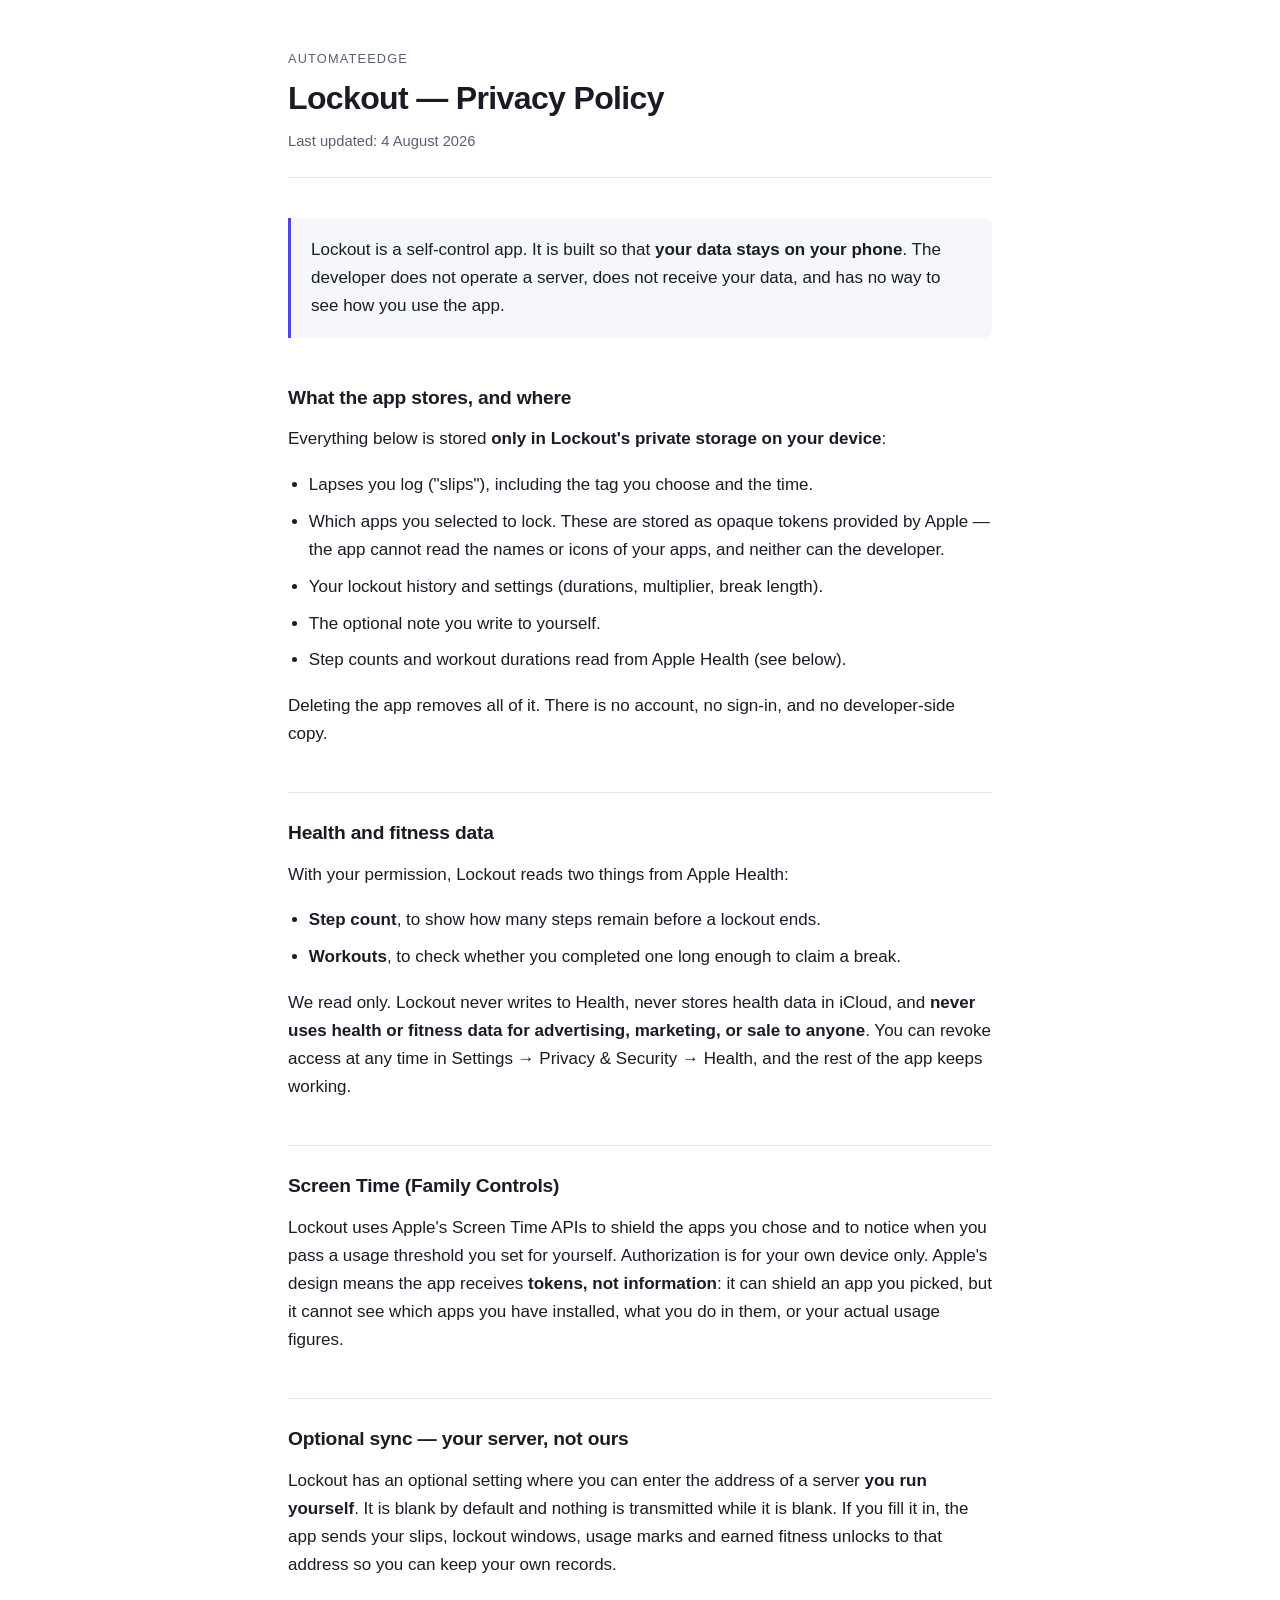
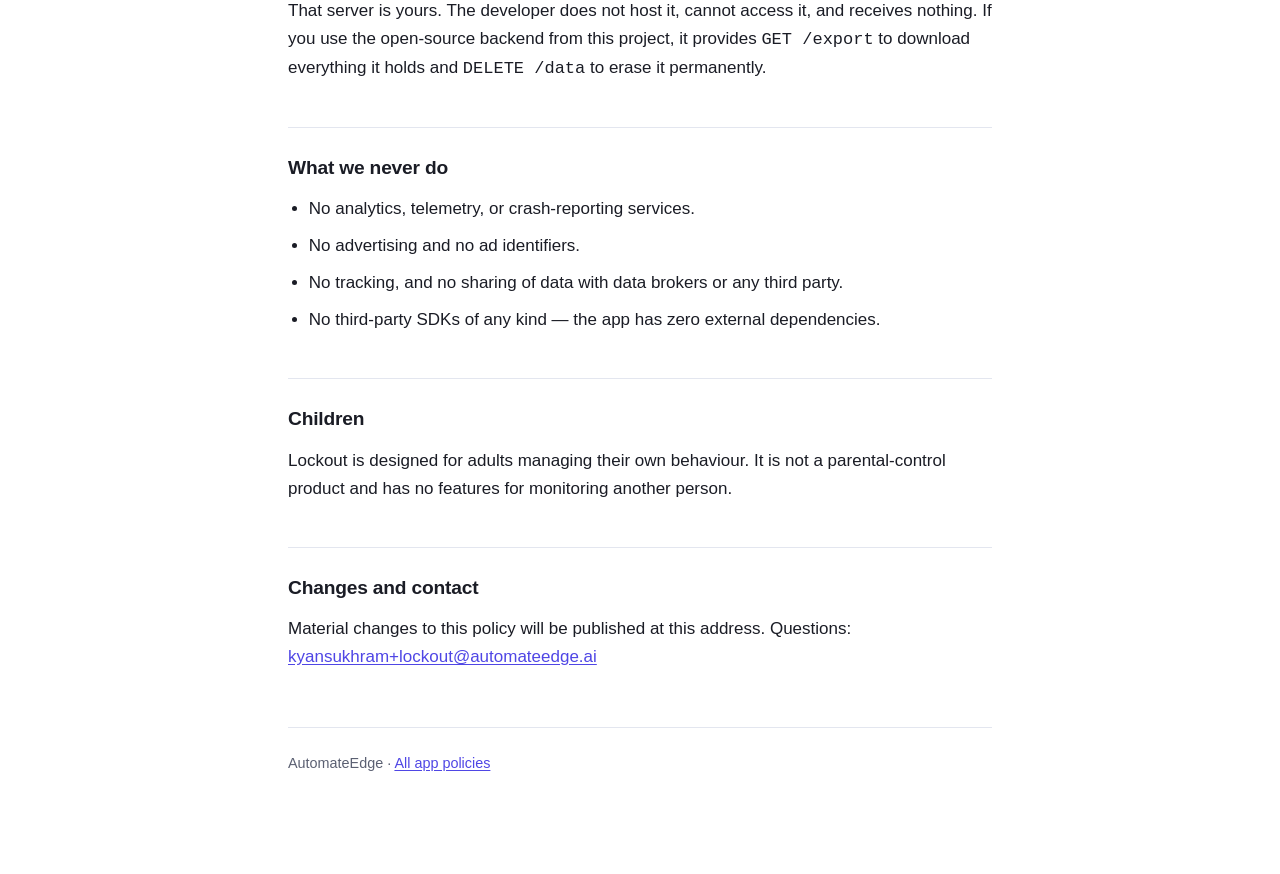
==== lockout/index.html @ 659c1778 "feat: legal site for AutomateEdge apps, starting with Lockout" ====
<!doctype html>
<html lang="en">
<head>
<meta charset="utf-8">
<meta name="viewport" content="width=device-width, initial-scale=1">
<title>Lockout — Privacy Policy</title>
<meta name="description" content="Privacy policy for Lockout, a self-control app. Your data stays on your phone.">
<link rel="stylesheet" href="../style.css">
</head>
<body>
<div class="wrap">

<header>
  <p class="eyebrow">AutomateEdge</p>
  <h1>Lockout — Privacy Policy</h1>
  <p class="updated">Last updated: 4 August 2026</p>
</header>

<div class="lede">
  <p>Lockout is a self-control app. It is built so that <strong>your data stays on
  your phone</strong>. The developer does not operate a server, does not receive
  your data, and has no way to see how you use the app.</p>
</div>

<h2>What the app stores, and where</h2>

<p>Everything below is stored <strong>only in Lockout's private storage on your
device</strong>:</p>

<ul>
  <li>Lapses you log ("slips"), including the tag you choose and the time.</li>
  <li>Which apps you selected to lock. These are stored as opaque tokens provided
      by Apple — the app cannot read the names or icons of your apps, and neither
      can the developer.</li>
  <li>Your lockout history and settings (durations, multiplier, break length).</li>
  <li>The optional note you write to yourself.</li>
  <li>Step counts and workout durations read from Apple Health (see below).</li>
</ul>

<p>Deleting the app removes all of it. There is no account, no sign-in, and no
developer-side copy.</p>

<h2>Health and fitness data</h2>

<p>With your permission, Lockout reads two things from Apple Health:</p>

<ul>
  <li><strong>Step count</strong>, to show how many steps remain before a lockout ends.</li>
  <li><strong>Workouts</strong>, to check whether you completed one long enough to
      claim a break.</li>
</ul>

<p>We read only. Lockout never writes to Health, never stores health data in
iCloud, and <strong>never uses health or fitness data for advertising, marketing,
or sale to anyone</strong>. You can revoke access at any time in
Settings → Privacy &amp; Security → Health, and the rest of the app keeps working.</p>

<h2>Screen Time (Family Controls)</h2>

<p>Lockout uses Apple's Screen Time APIs to shield the apps you chose and to
notice when you pass a usage threshold you set for yourself. Authorization is for
your own device only. Apple's design means the app receives <strong>tokens, not
information</strong>: it can shield an app you picked, but it cannot see which
apps you have installed, what you do in them, or your actual usage figures.</p>

<h2>Optional sync — your server, not ours</h2>

<p>Lockout has an optional setting where you can enter the address of a server
<strong>you run yourself</strong>. It is blank by default and nothing is
transmitted while it is blank. If you fill it in, the app sends your slips,
lockout windows, usage marks and earned fitness unlocks to that address so you
can keep your own records.</p>

<p>That server is yours. The developer does not host it, cannot access it, and
receives nothing. If you use the open-source backend from this project, it
provides <code>GET /export</code> to download everything it holds and
<code>DELETE /data</code> to erase it permanently.</p>

<h2>What we never do</h2>

<ul>
  <li>No analytics, telemetry, or crash-reporting services.</li>
  <li>No advertising and no ad identifiers.</li>
  <li>No tracking, and no sharing of data with data brokers or any third party.</li>
  <li>No third-party SDKs of any kind — the app has zero external dependencies.</li>
</ul>

<h2>Children</h2>

<p>Lockout is designed for adults managing their own behaviour. It is not a
parental-control product and has no features for monitoring another person.</p>

<h2>Changes and contact</h2>

<p>Material changes to this policy will be published at this address. Questions:
<a href="mailto:kyansukhram+lockout@automateedge.ai">kyansukhram+lockout@automateedge.ai</a></p>

<footer>
  <p>AutomateEdge · <a href="../">All app policies</a></p>
</footer>

</div>
</body>
</html>
---- style.css ----
/* Shared styling for every AutomateEdge app policy.
   Edit once here and every app's pages follow. */

:root {
  --bg: #ffffff;
  --surface: #f6f7fb;
  --text: #1a1c25;
  --muted: #5b6072;
  --rule: #e3e6ef;
  --accent: #4f46e5;
  --accent-soft: #eef0ff;
}

@media (prefers-color-scheme: dark) {
  :root {
    --bg: #0f1117;
    --surface: #171a23;
    --text: #e8eaf2;
    --muted: #9aa0b4;
    --rule: #262a37;
    --accent: #a5b4fc;
    --accent-soft: #1c2033;
  }
}

* { box-sizing: border-box; }

html { -webkit-text-size-adjust: 100%; }

body {
  margin: 0;
  padding: 0 1.25rem 5rem;
  background: var(--bg);
  color: var(--text);
  font: 17px/1.65 -apple-system, BlinkMacSystemFont, "Segoe UI", Roboto,
        Helvetica, Arial, sans-serif;
}

.wrap { max-width: 44rem; margin: 0 auto; }

header {
  padding: 3rem 0 1.5rem;
  border-bottom: 1px solid var(--rule);
  margin-bottom: 2.5rem;
}

.eyebrow {
  font-size: 0.8rem;
  letter-spacing: 0.09em;
  text-transform: uppercase;
  color: var(--muted);
  margin: 0 0 0.6rem;
}

h1 { font-size: 2rem; line-height: 1.2; margin: 0 0 0.75rem; letter-spacing: -0.02em; }
h2 {
  font-size: 1.2rem;
  margin: 2.75rem 0 0.75rem;
  letter-spacing: -0.01em;
  padding-top: 1.5rem;
  border-top: 1px solid var(--rule);
}
h2:first-of-type { border-top: 0; padding-top: 0; }

.updated { color: var(--muted); font-size: 0.92rem; margin: 0; }

p { margin: 0 0 1.1rem; }
ul { margin: 0 0 1.1rem; padding-left: 1.3rem; }
li { margin-bottom: 0.55rem; }

strong { font-weight: 650; }

a { color: var(--accent); text-decoration: underline; text-underline-offset: 2px; }
a:hover { text-decoration-thickness: 2px; }

.lede {
  background: var(--surface);
  border-left: 3px solid var(--accent);
  border-radius: 0 8px 8px 0;
  padding: 1.1rem 1.25rem;
  margin: 0 0 2rem;
}
.lede p:last-child { margin-bottom: 0; }

.apps { list-style: none; padding: 0; margin: 0; }
.apps li { margin-bottom: 0.85rem; }
.apps a {
  display: block;
  background: var(--surface);
  border: 1px solid var(--rule);
  border-radius: 10px;
  padding: 1rem 1.15rem;
  text-decoration: none;
  color: var(--text);
}
.apps a:hover { border-color: var(--accent); }
.apps .name { font-weight: 650; display: block; }
.apps .desc { color: var(--muted); font-size: 0.93rem; }

footer {
  margin-top: 3.5rem;
  padding-top: 1.5rem;
  border-top: 1px solid var(--rule);
  color: var(--muted);
  font-size: 0.9rem;
}

@media (max-width: 30rem) {
  body { font-size: 16px; }
  h1 { font-size: 1.6rem; }
  header { padding-top: 2rem; }
}
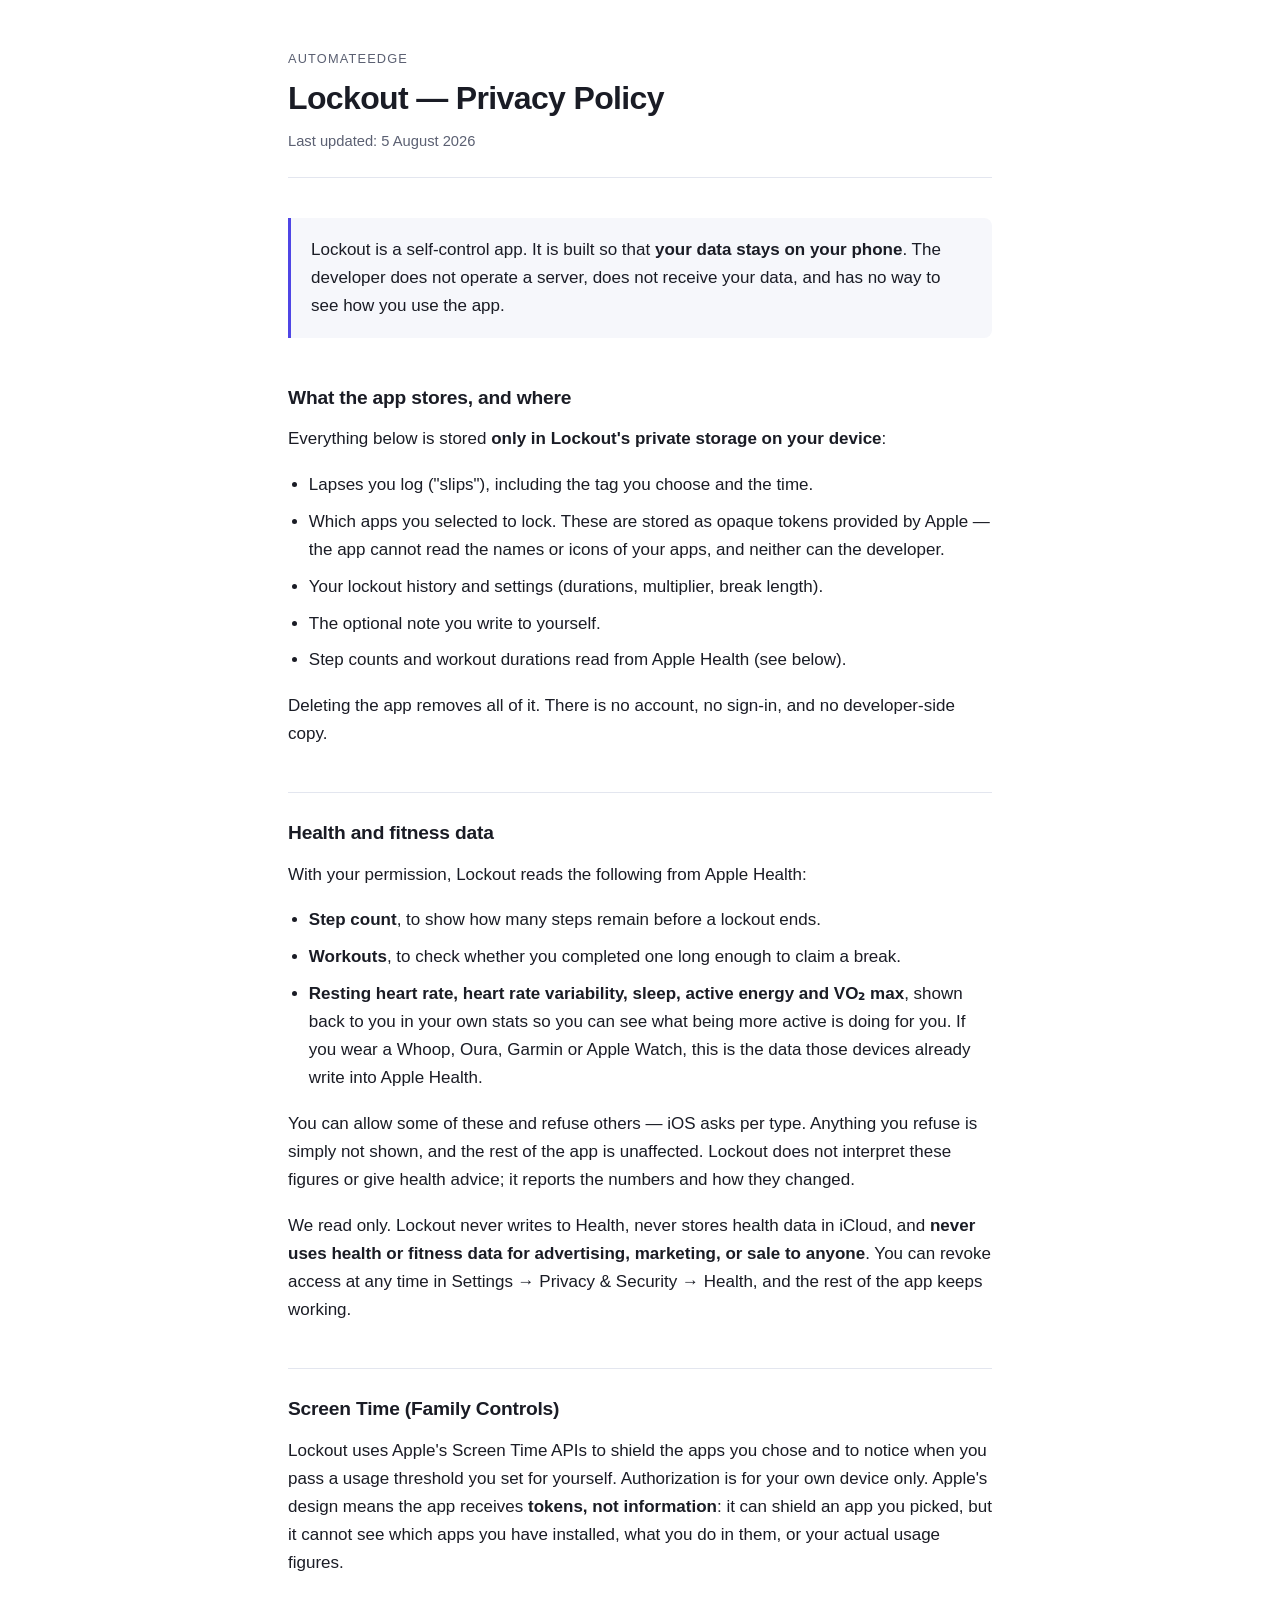
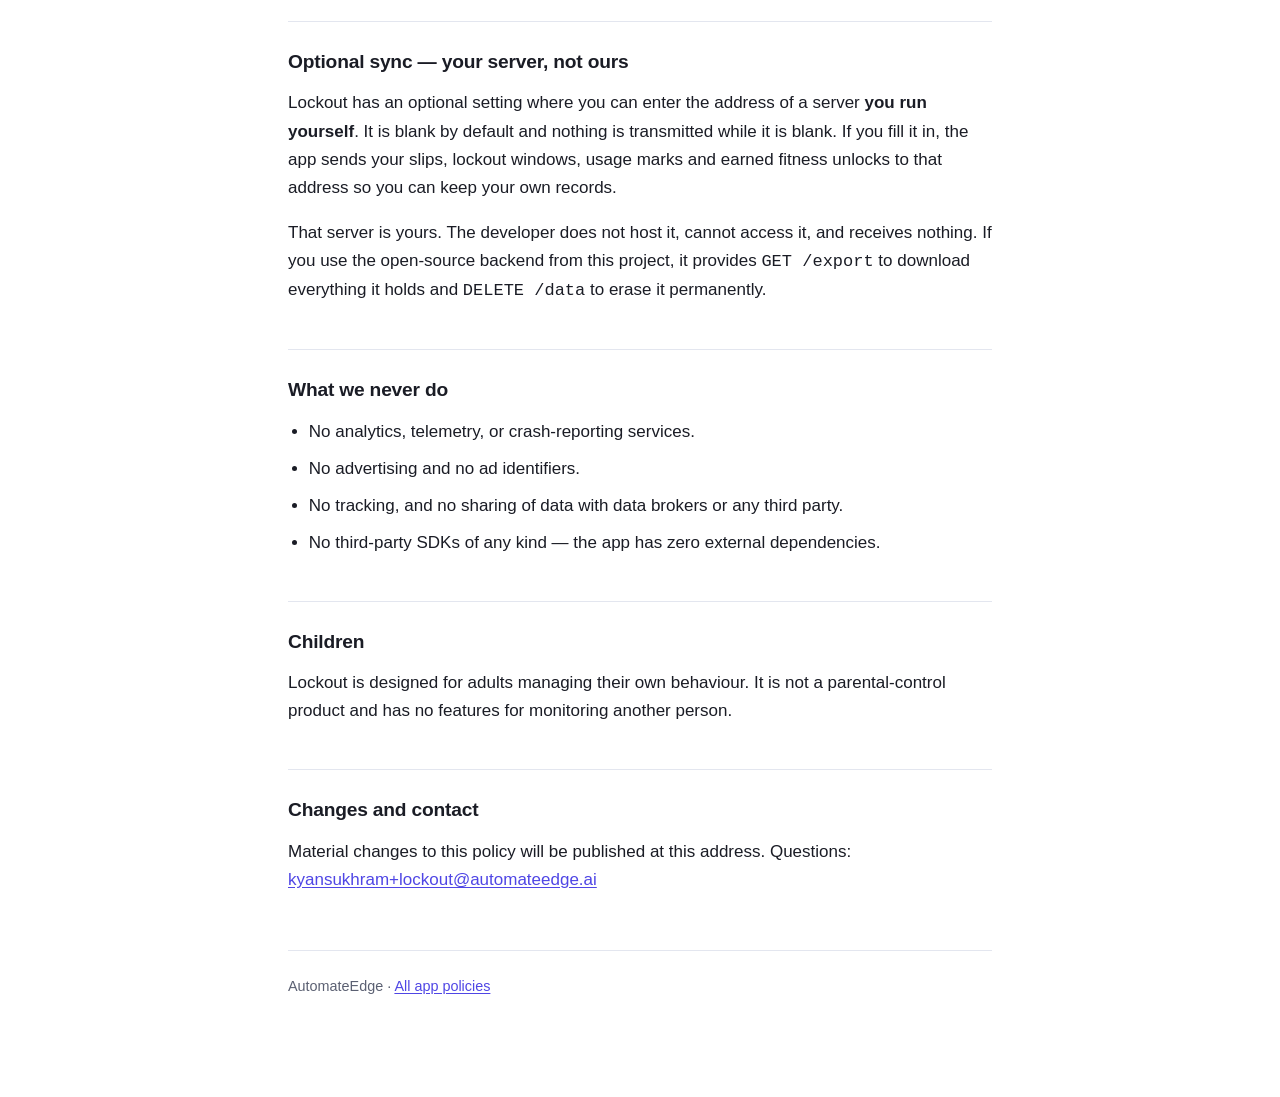
==== commit 885dd333: "docs: disclose the additional Apple Health types Lockout now reads" ====
--- a/lockout/index.html
+++ b/lockout/index.html
@@ -13,7 +13,7 @@
 <header>
   <p class="eyebrow">AutomateEdge</p>
   <h1>Lockout — Privacy Policy</h1>
-  <p class="updated">Last updated: 4 August 2026</p>
+  <p class="updated">Last updated: 5 August 2026</p>
 </header>
 
 <div class="lede">
@@ -42,13 +42,22 @@
 
 <h2>Health and fitness data</h2>
 
-<p>With your permission, Lockout reads two things from Apple Health:</p>
+<p>With your permission, Lockout reads the following from Apple Health:</p>
 
 <ul>
   <li><strong>Step count</strong>, to show how many steps remain before a lockout ends.</li>
   <li><strong>Workouts</strong>, to check whether you completed one long enough to
       claim a break.</li>
+  <li><strong>Resting heart rate, heart rate variability, sleep, active energy and
+      VO₂ max</strong>, shown back to you in your own stats so you can see what being
+      more active is doing for you. If you wear a Whoop, Oura, Garmin or Apple Watch,
+      this is the data those devices already write into Apple Health.</li>
 </ul>
+
+<p>You can allow some of these and refuse others — iOS asks per type. Anything you
+refuse is simply not shown, and the rest of the app is unaffected. Lockout does not
+interpret these figures or give health advice; it reports the numbers and how they
+changed.</p>
 
 <p>We read only. Lockout never writes to Health, never stores health data in
 iCloud, and <strong>never uses health or fitness data for advertising, marketing,
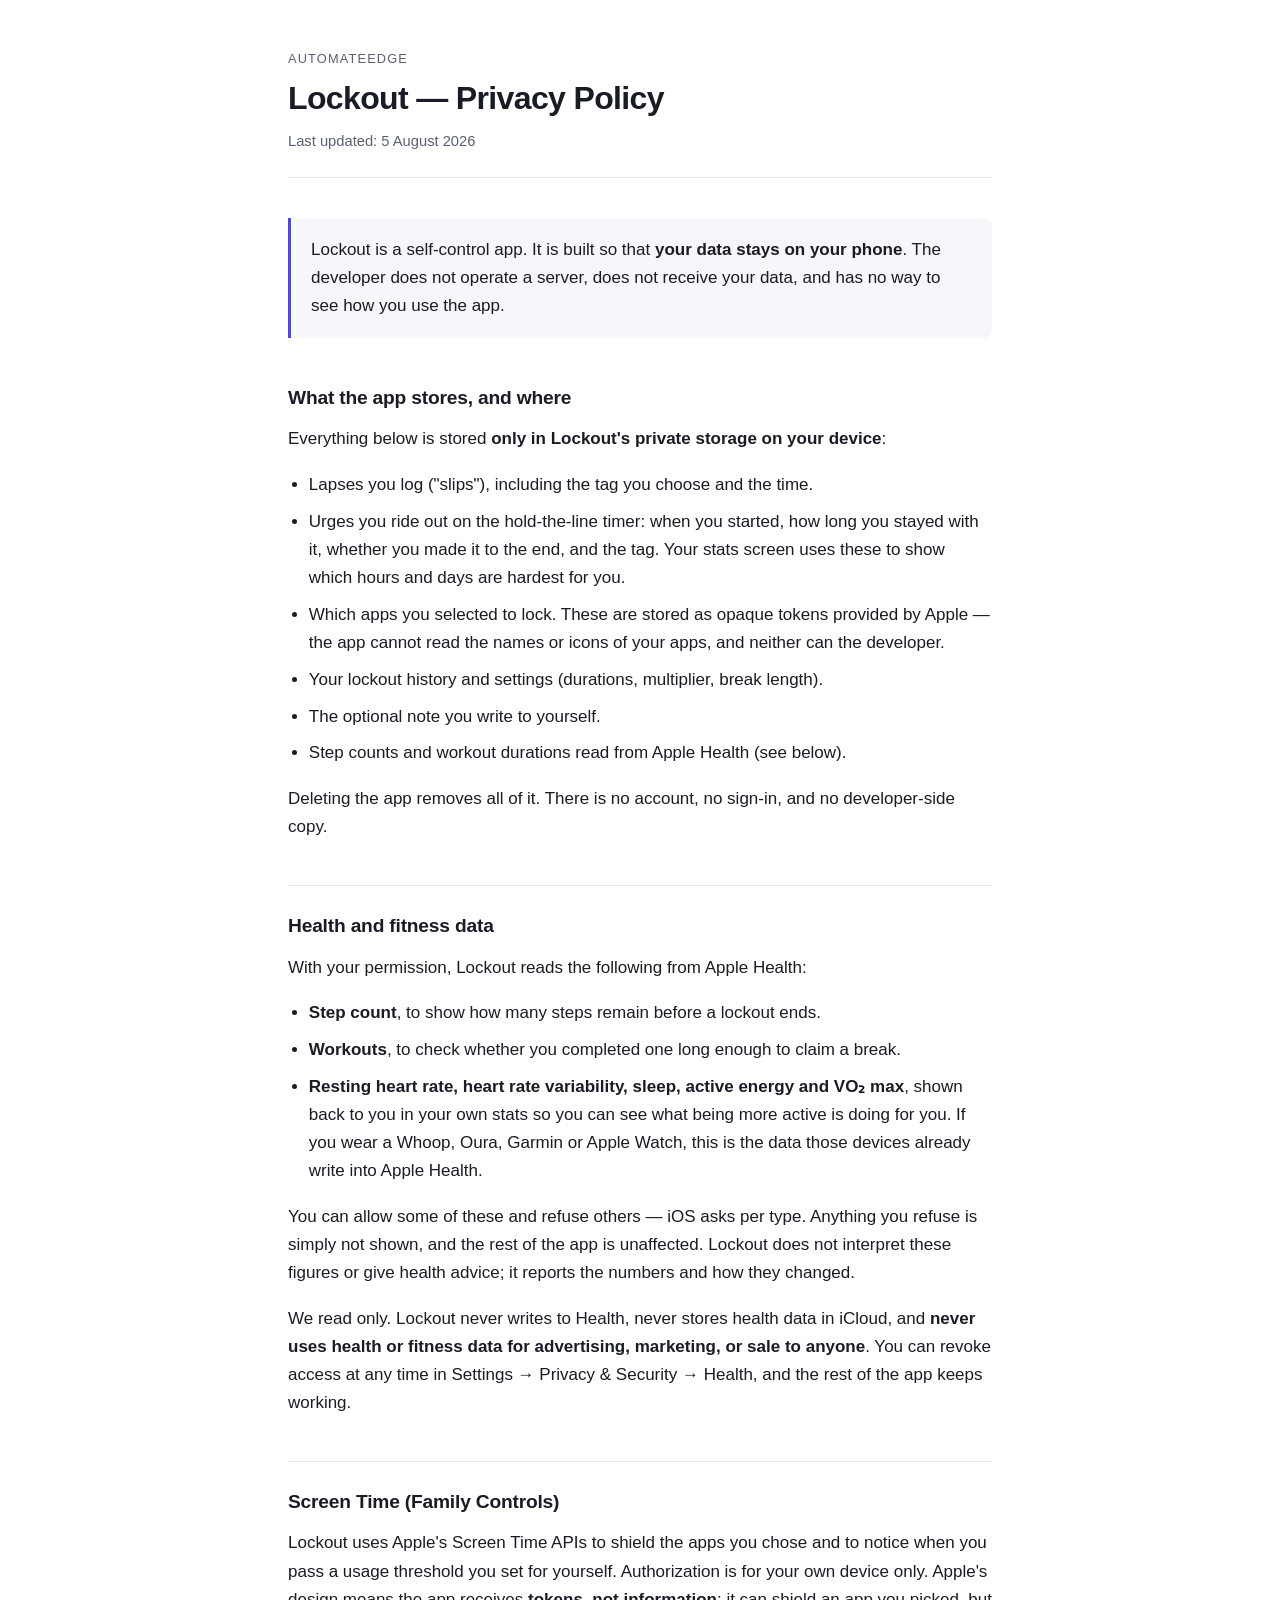
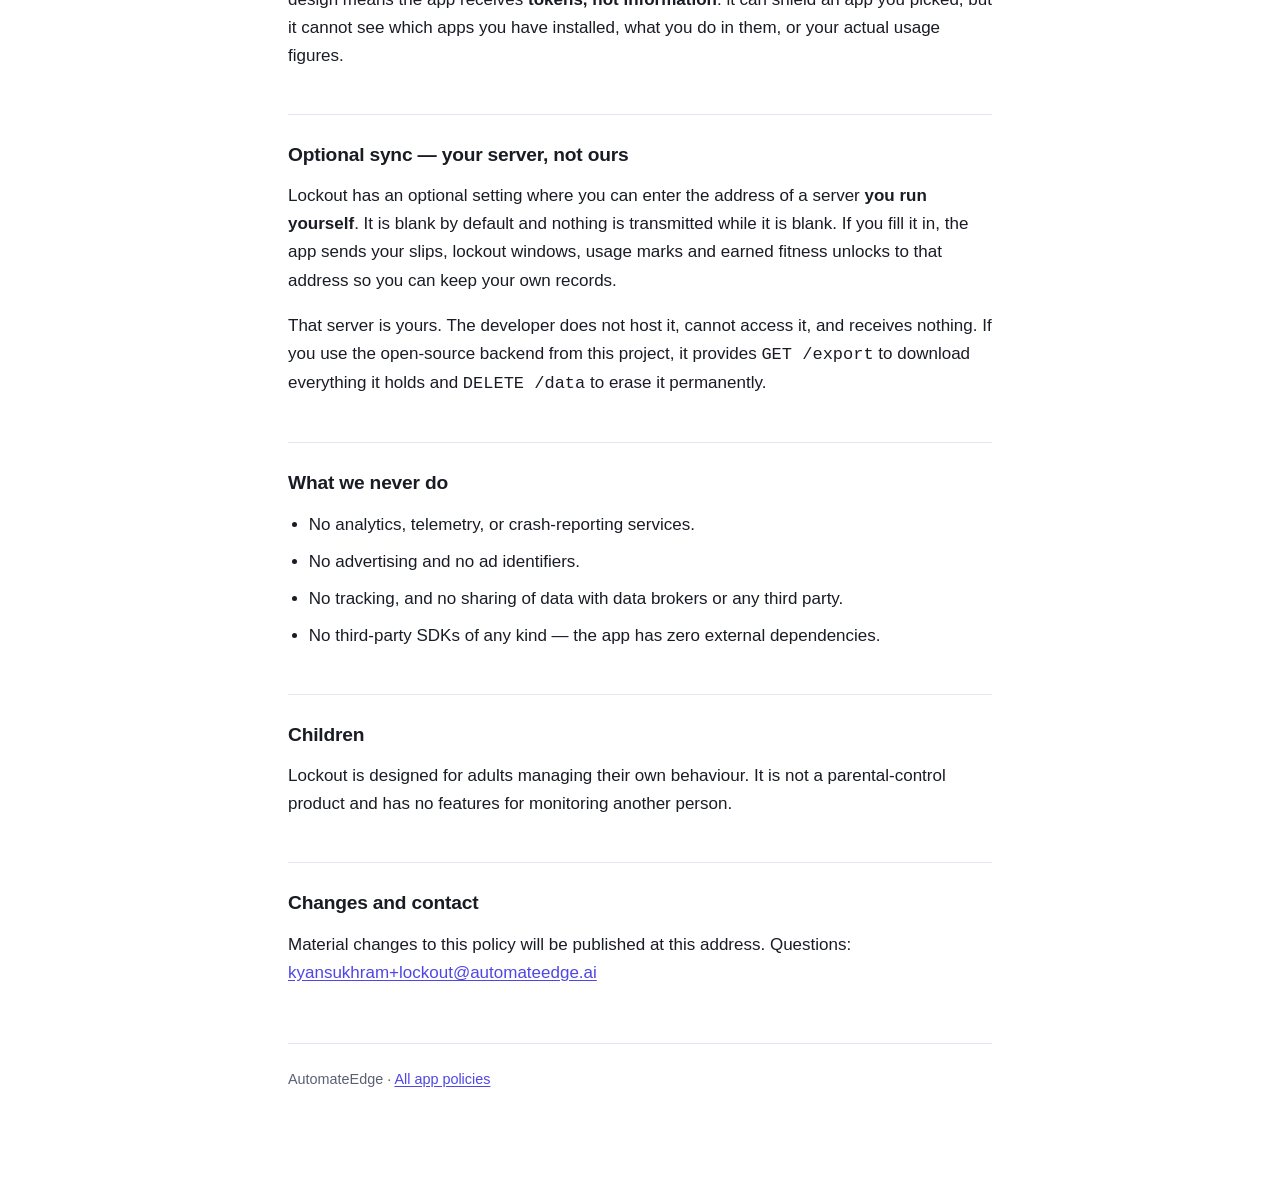
==== commit b6c6a304: "docs: disclose the urge log in the Lockout policy" ====
--- a/lockout/index.html
+++ b/lockout/index.html
@@ -29,6 +29,9 @@
 
 <ul>
   <li>Lapses you log ("slips"), including the tag you choose and the time.</li>
+  <li>Urges you ride out on the hold-the-line timer: when you started, how long
+      you stayed with it, whether you made it to the end, and the tag. Your stats
+      screen uses these to show which hours and days are hardest for you.</li>
   <li>Which apps you selected to lock. These are stored as opaque tokens provided
       by Apple — the app cannot read the names or icons of your apps, and neither
       can the developer.</li>
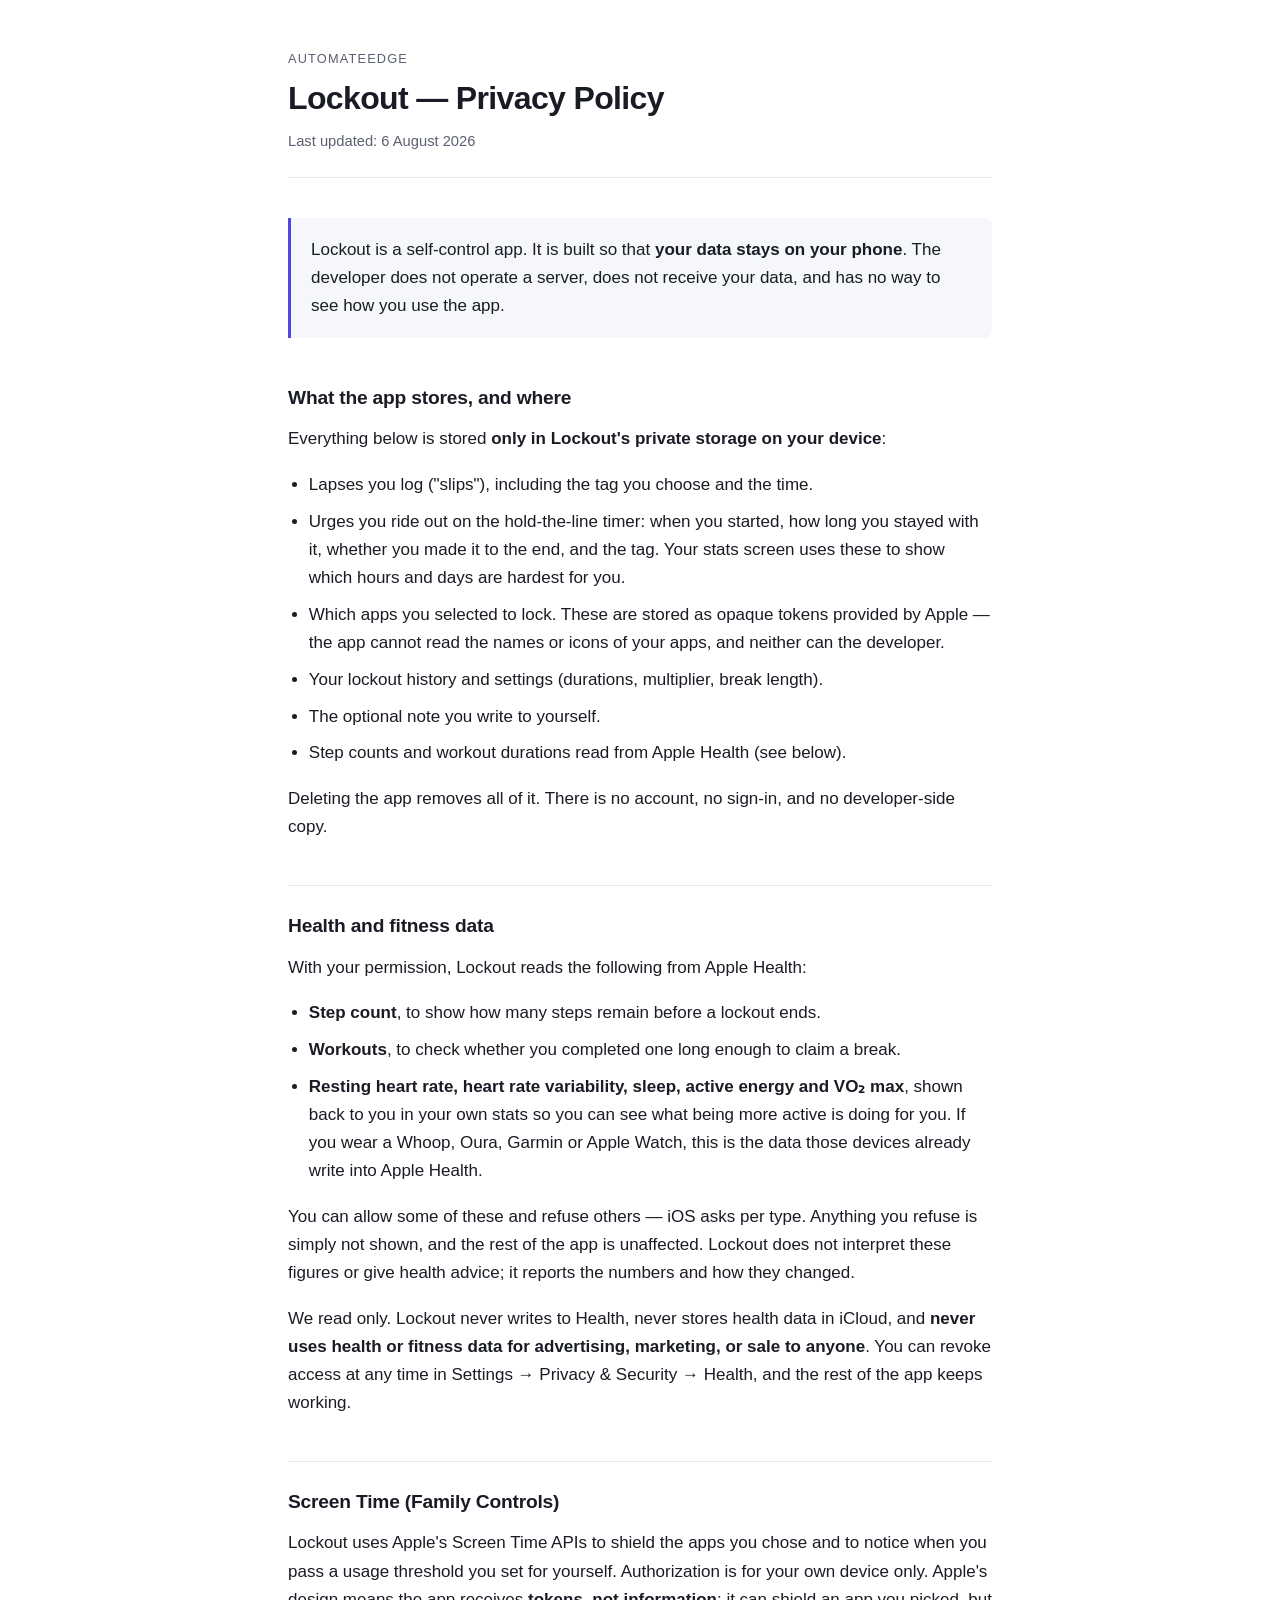
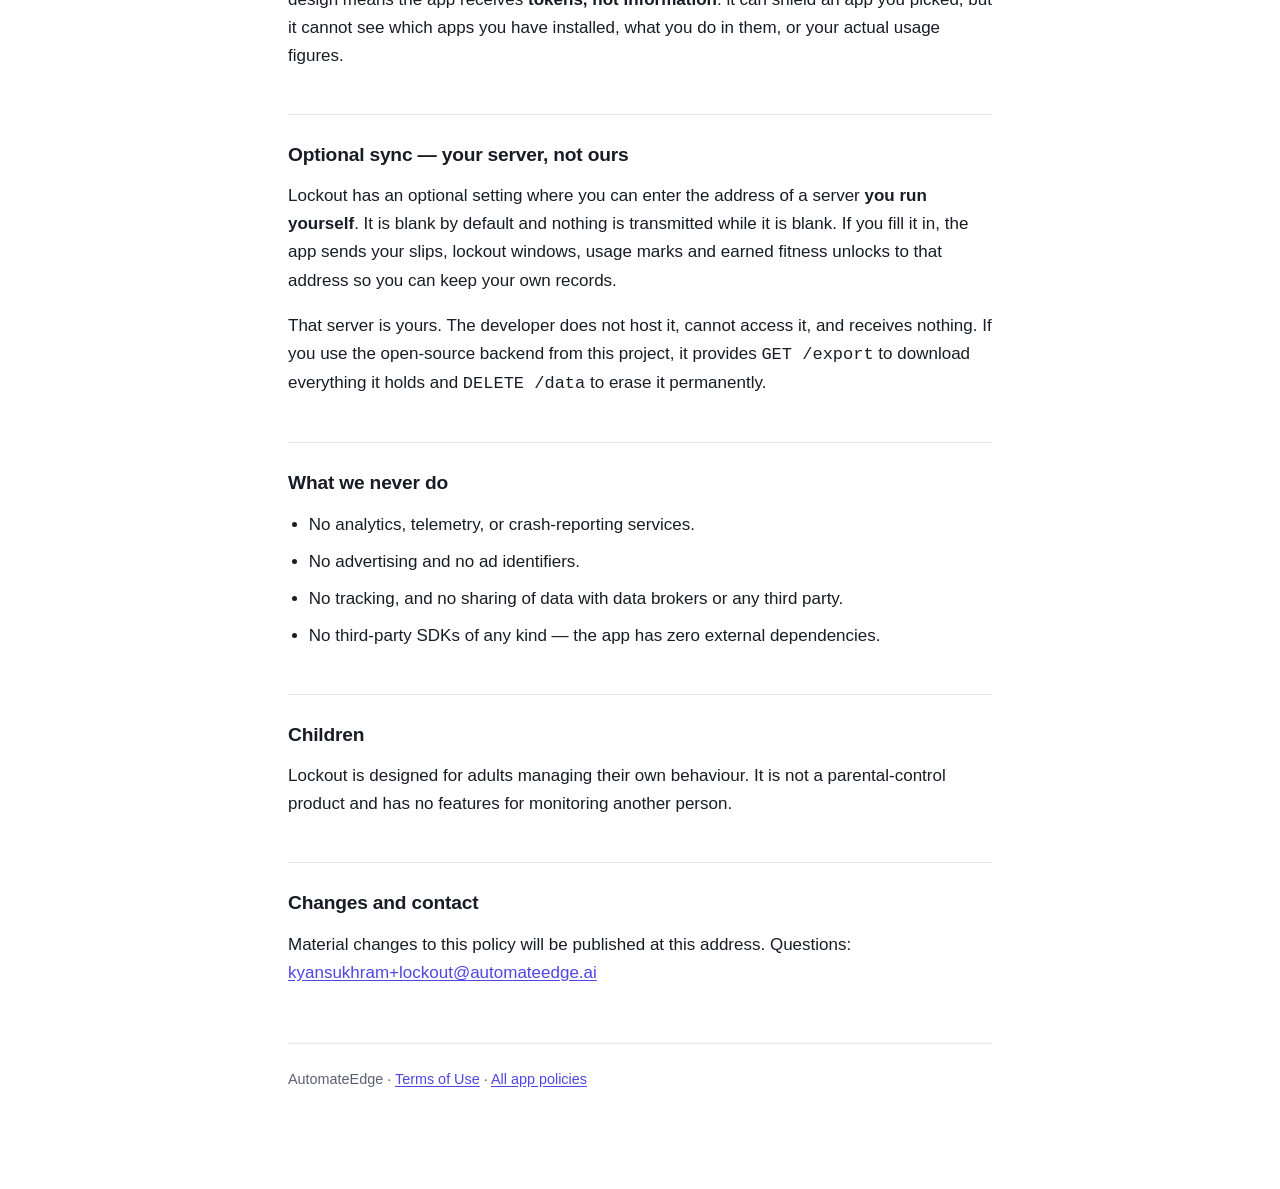
==== commit 6f4ded38: "docs: add Lockout Terms of Use with irreversibility and health disclaimers" ====
--- a/lockout/index.html
+++ b/lockout/index.html
@@ -13,7 +13,7 @@
 <header>
   <p class="eyebrow">AutomateEdge</p>
   <h1>Lockout — Privacy Policy</h1>
-  <p class="updated">Last updated: 5 August 2026</p>
+  <p class="updated">Last updated: 6 August 2026</p>
 </header>
 
 <div class="lede">
@@ -108,7 +108,7 @@
 <a href="mailto:kyansukhram+lockout@automateedge.ai">kyansukhram+lockout@automateedge.ai</a></p>
 
 <footer>
-  <p>AutomateEdge · <a href="../">All app policies</a></p>
+  <p>AutomateEdge · <a href="terms/">Terms of Use</a> · <a href="../">All app policies</a></p>
 </footer>
 
 </div>
